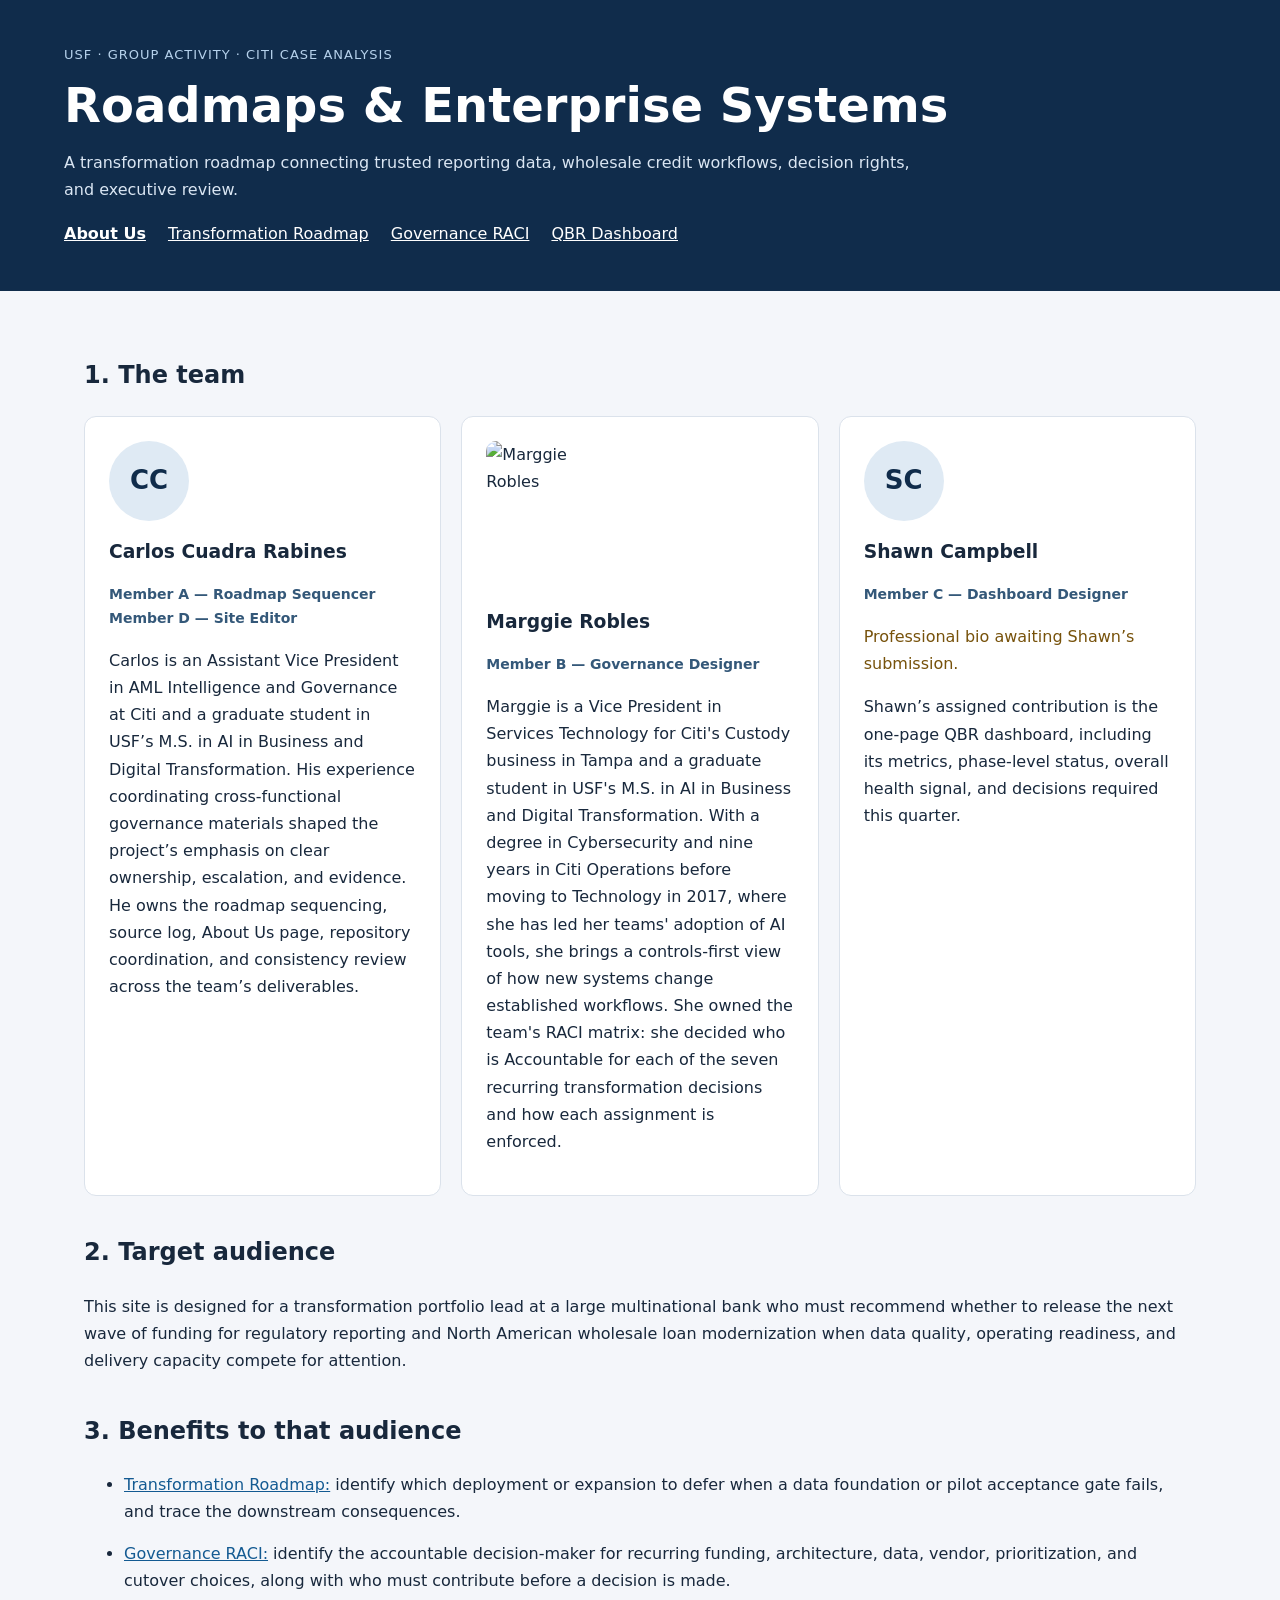
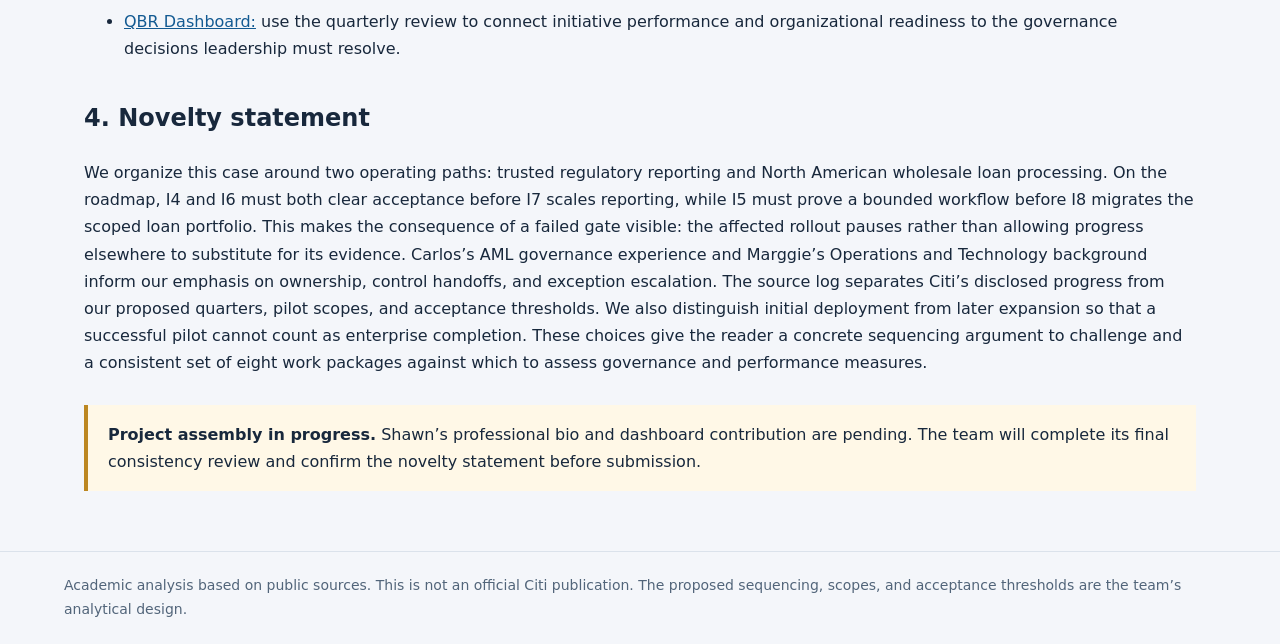
==== index.html @ ba06baf2 "Create index.html" ====
<!DOCTYPE html>
<html lang="en">
<head>
  <meta charset="UTF-8">
  <meta name="viewport" content="width=device-width, initial-scale=1">
  <meta name="description"
        content="A USF team analysis of Citi's transformation roadmap, governance, and quarterly review design.">
  <title>About Us | Roadmaps &amp; Enterprise Systems</title>
  <link rel="stylesheet" href="style.css">

  <style>
    * { box-sizing: border-box; }

    body {
      margin: 0;
      background: #f4f6fa;
      color: #18283c;
      font: 16px/1.7 system-ui, sans-serif;
    }

    header {
      background: #102c4b;
      color: white;
      padding: 44px max(5vw, 20px);
    }

    header h1 {
      font-size: clamp(30px, 4vw, 48px);
      line-height: 1.15;
      margin: 12px 0;
    }

    header p { max-width: 850px; color: #dae6f3; }

    .eyebrow {
      color: #b6d2ec;
      font-size: 13px;
      letter-spacing: 1px;
      text-transform: uppercase;
    }

    nav { display: flex; gap: 22px; flex-wrap: wrap; }
    nav a { color: white; }
    nav a[aria-current="page"] { font-weight: 700; }

    main {
      max-width: 1240px;
      margin: auto;
      padding: 28px 5vw 60px;
    }

    h2 { margin-top: 36px; }
    h3 { line-height: 1.35; }
    a { color: #135a92; }
    a:focus-visible { outline: 3px solid #bc8721; outline-offset: 4px; }

    .team-grid {
      display: grid;
      grid-template-columns: repeat(3, minmax(0, 1fr));
      gap: 20px;
    }

    .profile {
      background: white;
      border: 1px solid #dbe2eb;
      border-radius: 12px;
      padding: 24px;
    }

    .portrait {
      width: 120px;
      height: 150px;
      object-fit: cover;
      object-position: center top;
      border-radius: 10px;
      display: block;
      margin-bottom: 18px;
    }

    .initials {
      display: grid;
      place-items: center;
      width: 80px;
      height: 80px;
      background: #dfeaf4;
      color: #102c4b;
      border-radius: 50%;
      font-size: 26px;
      font-weight: 700;
      margin-bottom: 18px;
    }

    .role {
      color: #345879;
      font-weight: 650;
      font-size: 14px;
    }

    .pending { color: #77520b; }

    .benefits li { margin-bottom: 14px; }

    .note {
      border-left: 4px solid #bc8721;
      background: #fff8e7;
      padding: 16px 20px;
      margin-top: 28px;
    }

    footer {
      padding: 22px 5vw;
      color: #52657a;
      border-top: 1px solid #dbe2eb;
      font-size: 14px;
    }

    .skip-link {
      position: absolute;
      left: -9999px;
    }

    .skip-link:focus {
      position: fixed;
      left: 16px;
      top: 16px;
      background: white;
      padding: 10px;
      z-index: 10;
    }

    @media (max-width: 850px) {
      .team-grid { grid-template-columns: 1fr; }
      main { padding: 20px; }
    }

    @media print {
      body { background: white; }
      header { background: white; color: black; padding: 0; }
      header p, .eyebrow { color: black; }
      nav, .skip-link { display: none; }
      main { max-width: none; padding: 0; }
      .team-grid { grid-template-columns: 1fr; }
      .profile { break-inside: avoid; margin-bottom: 16px; }
    }
  </style>
</head>

<body>
  <a class="skip-link" href="#main-content">Skip to content</a>

  <header>
    <div class="eyebrow">USF · Group Activity · Citi Case Analysis</div>
    <h1>Roadmaps &amp; Enterprise Systems</h1>
    <p>
      A transformation roadmap connecting trusted reporting data,
      wholesale credit workflows, decision rights, and executive review.
    </p>

    <nav aria-label="Main navigation">
      <a href="index.html" aria-current="page">About Us</a>
      <a href="roadmap.html">Transformation Roadmap</a>
      <a href="raci.html">Governance RACI</a>
      <a href="dashboard.html">QBR Dashboard</a>
    </nav>
  </header>

  <main id="main-content">
    <section aria-labelledby="team-heading">
      <h2 id="team-heading">1. The team</h2>

      <div class="team-grid">
        <article class="profile">
          <div class="initials" aria-label="Carlos Cuadra initials">CC</div>
          <h3>Carlos Cuadra Rabines</h3>
          <p class="role">
            Member A — Roadmap Sequencer<br>
            Member D — Site Editor
          </p>
          <p>
            Carlos is an Assistant Vice President in AML Intelligence
            and Governance at Citi and a graduate student in USF’s
            M.S. in AI in Business and Digital Transformation.
            His experience coordinating cross-functional governance
            materials shaped the project’s emphasis on clear ownership,
            escalation, and evidence.
            He owns the roadmap sequencing, source log, About Us page,
            repository coordination, and consistency review across
            the team’s deliverables.
          </p>
        </article>

        <article class="profile">
          <img class="portrait"
               src="images/marggie-robles.jpg"
               alt="Marggie Robles"
               width="120"
               height="150">

          <h3>Marggie Robles</h3>
          <p class="role">Member B — Governance Designer</p>
          <p>
            Marggie is a Vice President in Services Technology for Citi's
            Custody business in Tampa and a graduate student in USF's
            M.S. in AI in Business and Digital Transformation.
            With a degree in Cybersecurity and nine years in Citi
            Operations before moving to Technology in 2017, where she
            has led her teams' adoption of AI tools, she brings a
            controls-first view of how new systems change established
            workflows.
            She owned the team's RACI matrix: she decided who is
            Accountable for each of the seven recurring transformation
            decisions and how each assignment is enforced.
          </p>
        </article>

        <article class="profile">
          <div class="initials" aria-label="Shawn Campbell initials">SC</div>
          <h3>Shawn Campbell</h3>
          <p class="role">Member C — Dashboard Designer</p>
          <p class="pending">
            Professional bio awaiting Shawn’s submission.
          </p>
          <p>
            Shawn’s assigned contribution is the one-page QBR dashboard,
            including its metrics, phase-level status, overall health
            signal, and decisions required this quarter.
          </p>
        </article>
      </div>
    </section>

    <section aria-labelledby="audience-heading">
      <h2 id="audience-heading">2. Target audience</h2>
      <p>
        This site is designed for a transformation portfolio lead at a
        large multinational bank who must recommend whether to release
        the next wave of funding for regulatory reporting and North
        American wholesale loan modernization when data quality,
        operating readiness, and delivery capacity compete for attention.
      </p>
    </section>

    <section aria-labelledby="benefits-heading">
      <h2 id="benefits-heading">3. Benefits to that audience</h2>

      <ul class="benefits">
        <li>
          <a href="roadmap.html">Transformation Roadmap:</a>
          identify which deployment or expansion to defer when a data
          foundation or pilot acceptance gate fails, and trace the
          downstream consequences.
        </li>
        <li>
          <a href="raci.html">Governance RACI:</a>
          identify the accountable decision-maker for recurring funding,
          architecture, data, vendor, prioritization, and cutover choices,
          along with who must contribute before a decision is made.
        </li>
        <li>
          <a href="dashboard.html">QBR Dashboard:</a>
          use the quarterly review to connect initiative performance
          and organizational readiness to the governance decisions
          leadership must resolve.
        </li>
      </ul>
    </section>

    <section aria-labelledby="novelty-heading">
      <h2 id="novelty-heading">4. Novelty statement</h2>
      <p>
        We organize this case around two operating paths: trusted
        regulatory reporting and North American wholesale loan
        processing. On the roadmap, I4 and I6 must both clear acceptance
        before I7 scales reporting, while I5 must prove a bounded
        workflow before I8 migrates the scoped loan portfolio. This
        makes the consequence of a failed gate visible: the affected
        rollout pauses rather than allowing progress elsewhere to
        substitute for its evidence. Carlos’s AML governance experience
        and Marggie’s Operations and Technology background inform our
        emphasis on ownership, control handoffs, and exception
        escalation. The source log separates Citi’s disclosed progress
        from our proposed quarters, pilot scopes, and acceptance
        thresholds. We also distinguish initial deployment from later
        expansion so that a successful pilot cannot count as enterprise
        completion. These choices give the reader a concrete sequencing
        argument to challenge and a consistent set of eight work packages
        against which to assess governance and performance measures.
      </p>
    </section>

    <aside class="note" aria-label="Project assembly status">
      <strong>Project assembly in progress.</strong>
      Shawn’s professional bio and dashboard contribution are pending.
      The team will complete its final consistency review and confirm
      the novelty statement before submission.
    </aside>
  </main>

  <footer>
    Academic analysis based on public sources. This is not an official
    Citi publication. The proposed sequencing, scopes, and acceptance
    thresholds are the team’s analytical design.
  </footer>
</body>
</html>
---- style.css ----
*{box-sizing:border-box}body{margin:0;background:#f4f6fa;color:#18283c;font:16px/1.65 system-ui,sans-serif}header{background:#102c4b;color:white;padding:44px max(5vw,20px)}header p{max-width:850px;color:#dae6f3}h1{font-size:clamp(30px,4vw,48px);line-height:1.15;margin:12px 0}h2{margin-top:34px}h3{line-height:1.35}nav{display:flex;gap:22px;flex-wrap:wrap}nav a{color:white}a{color:#135a92}main{max-width:1240px;margin:auto;padding:28px 5vw 60px}.card,section.box{background:white;border:1px solid #dbe2eb;border-radius:12px;padding:24px;margin:18px 0}.grid{display:grid;grid-template-columns:repeat(3,1fr);gap:18px}.avatar{display:inline-grid;place-items:center;width:62px;height:62px;border-radius:50%;background:#dfeaf4;color:#102c4b;font-size:24px;font-weight:bold}.tag{font-size:12px;text-transform:uppercase;letter-spacing:1px;color:#48719a}.notice{border-left:4px solid #bc8721;background:#fff8e7;padding:16px}.scroll{overflow-x:auto}table{border-collapse:collapse;width:100%;font-size:14px;background:white}td,th{border:1px solid #dbe2eb;padding:12px;text-align:left;vertical-align:top}th{background:#e6edf5}small{color:#52657a}.phase{background:#e2eff4;font-weight:bold}.pending{color:#93640c}footer{padding:20px 5vw;color:#52657a;border-top:1px solid #dbe2eb}li{margin-bottom:9px}@media(max-width:760px){.grid{grid-template-columns:1fr}main{padding:20px}td,th{padding:8px}}@media print{@page{size:A4 landscape;margin:14mm}body{background:white;font-size:11px}header{background:white;color:black;padding:0}header p,nav a{color:black}nav{display:none}main{max-width:none;padding:0}.card,section.box{break-inside:avoid}h2{break-after:avoid}td,th{font-size:10px;padding:6px}footer{display:none}}
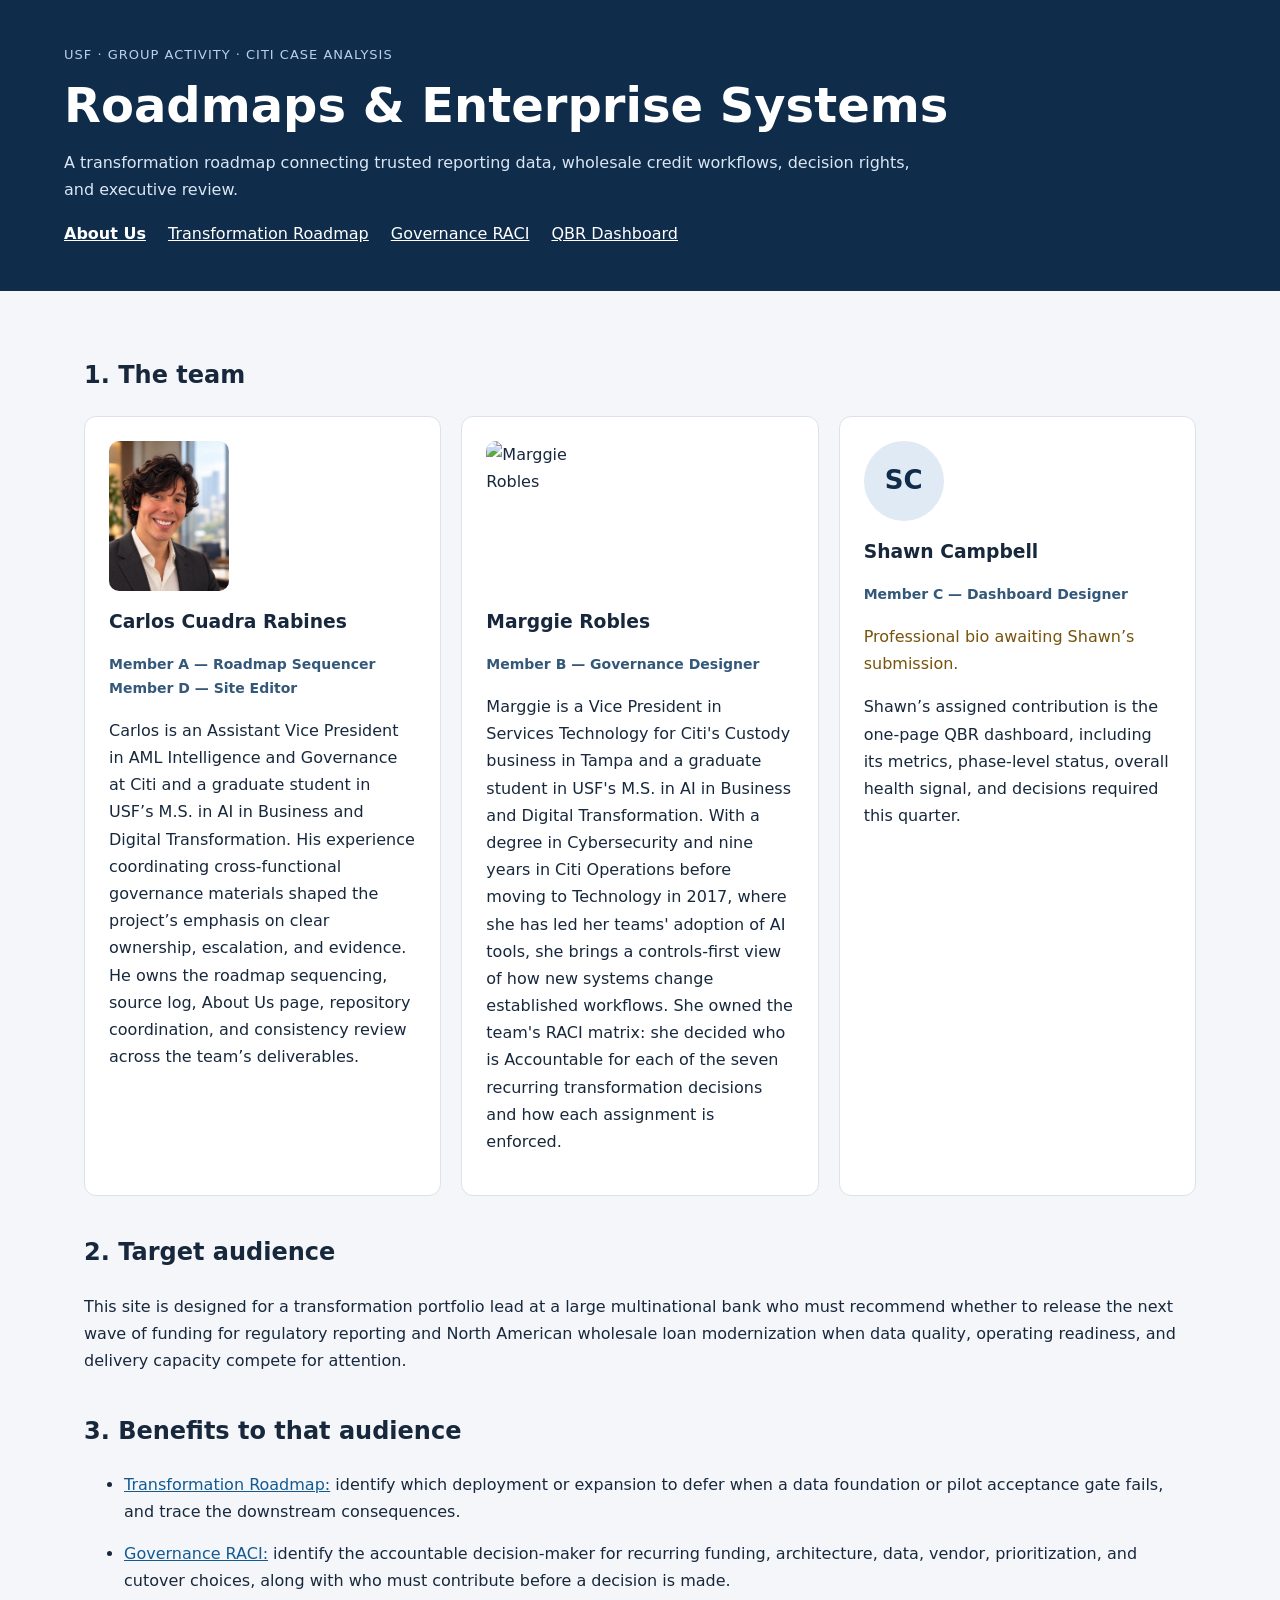
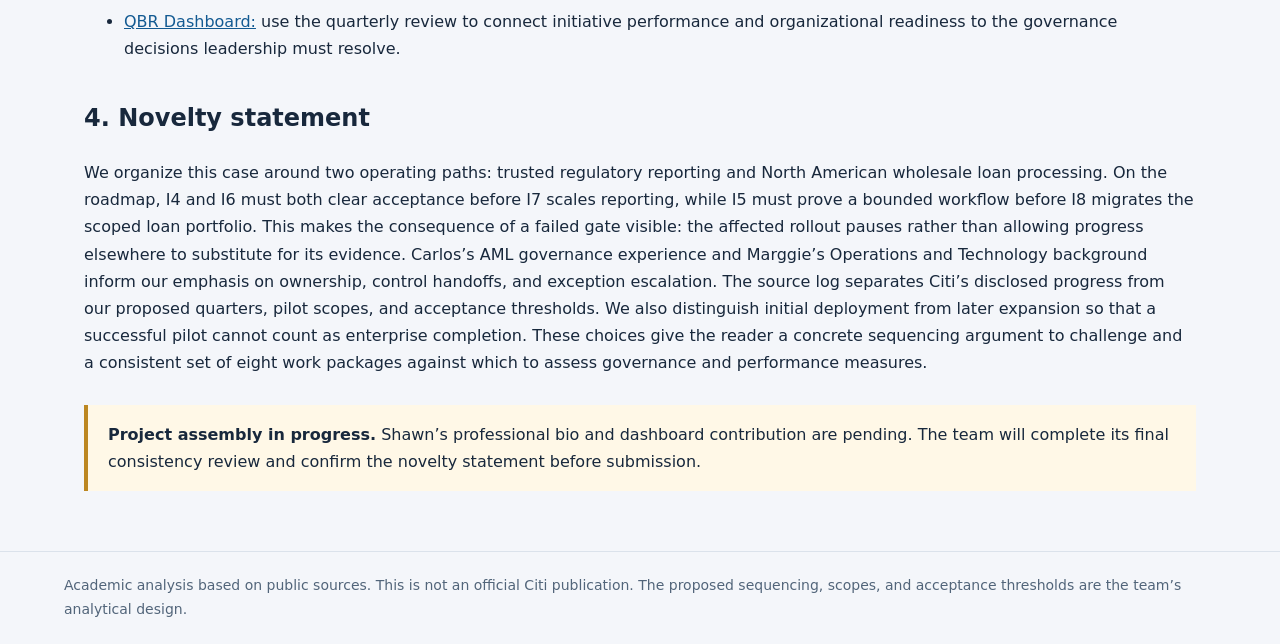
==== commit 1455b94f: "Add Carlos profile photo" ====
--- a/index.html
+++ b/index.html
@@ -170,7 +170,11 @@
 
       <div class="team-grid">
         <article class="profile">
-          <div class="initials" aria-label="Carlos Cuadra initials">CC</div>
+          <img class="portrait"
+     src="images/carlos-cuadra.jpg.jpeg"
+     alt="Carlos Cuadra Rabines"
+     width="120"
+     height="150">
           <h3>Carlos Cuadra Rabines</h3>
           <p class="role">
             Member A — Roadmap Sequencer<br>
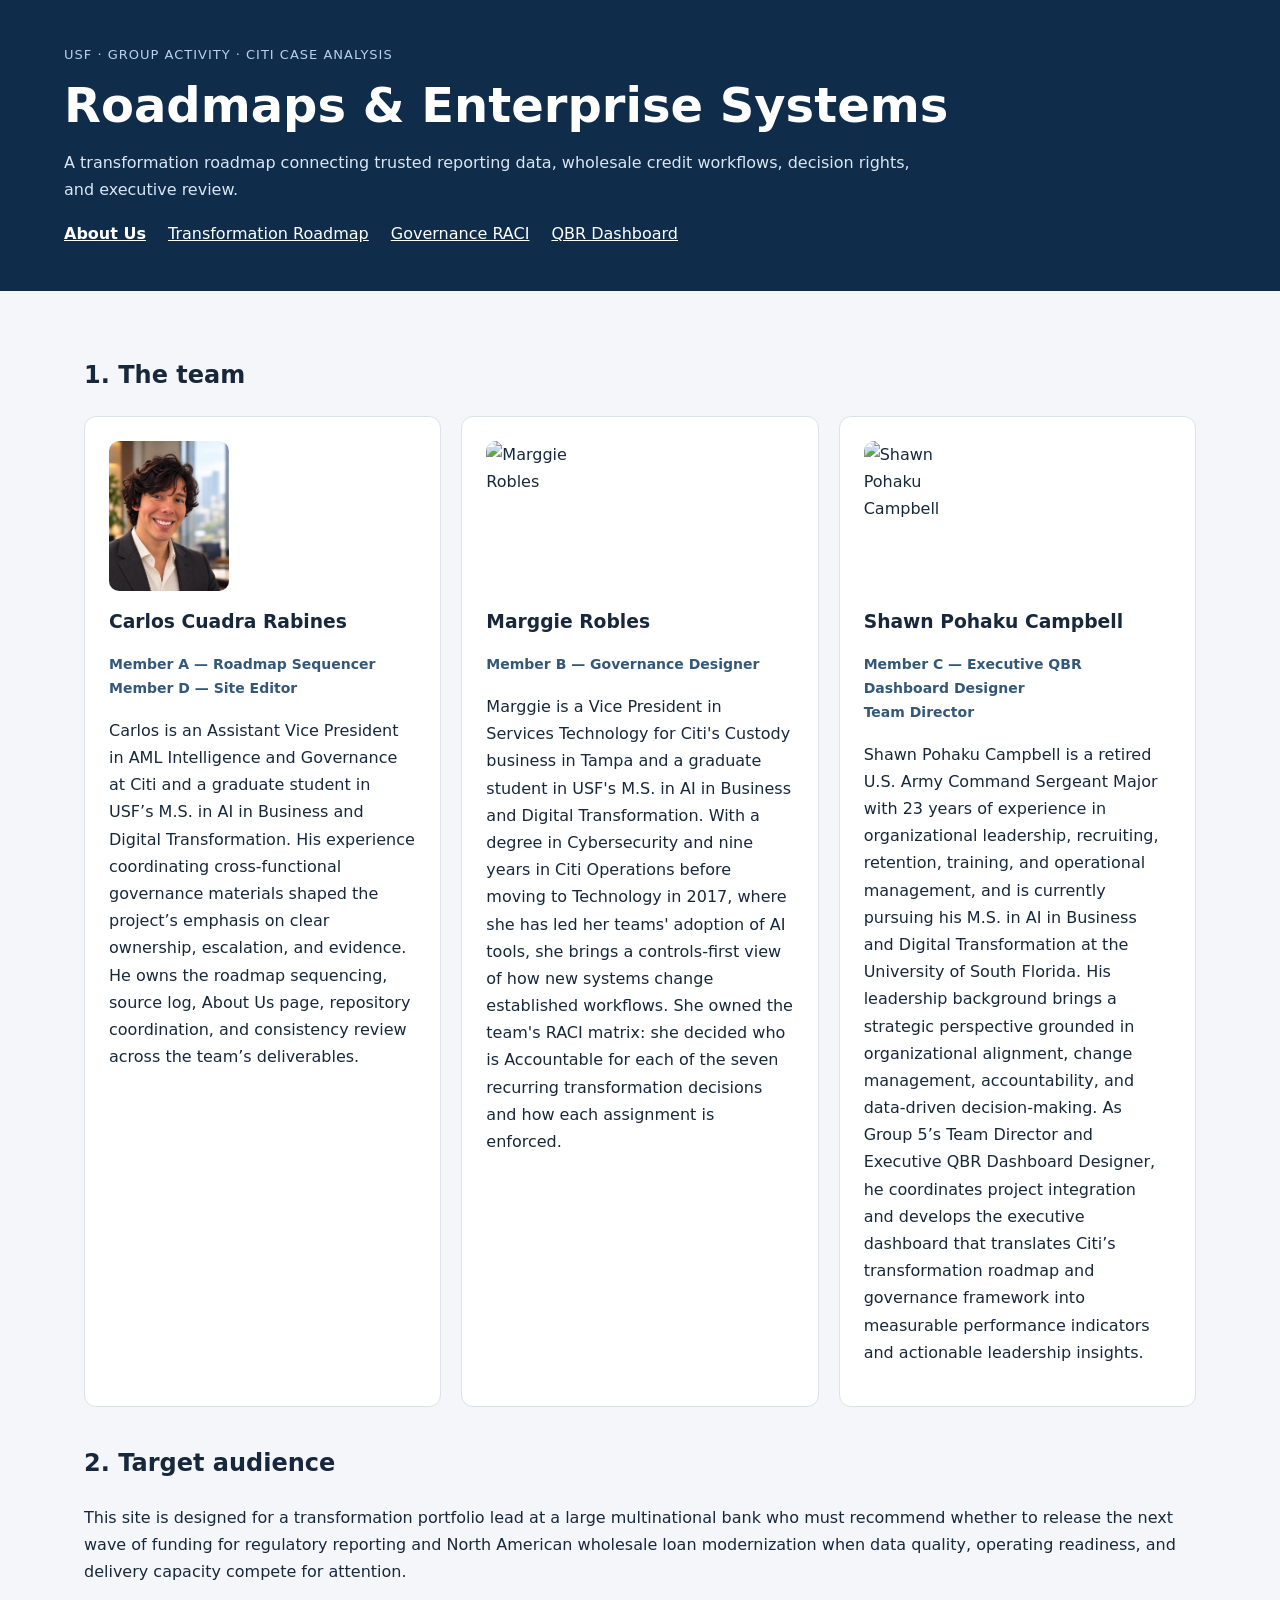
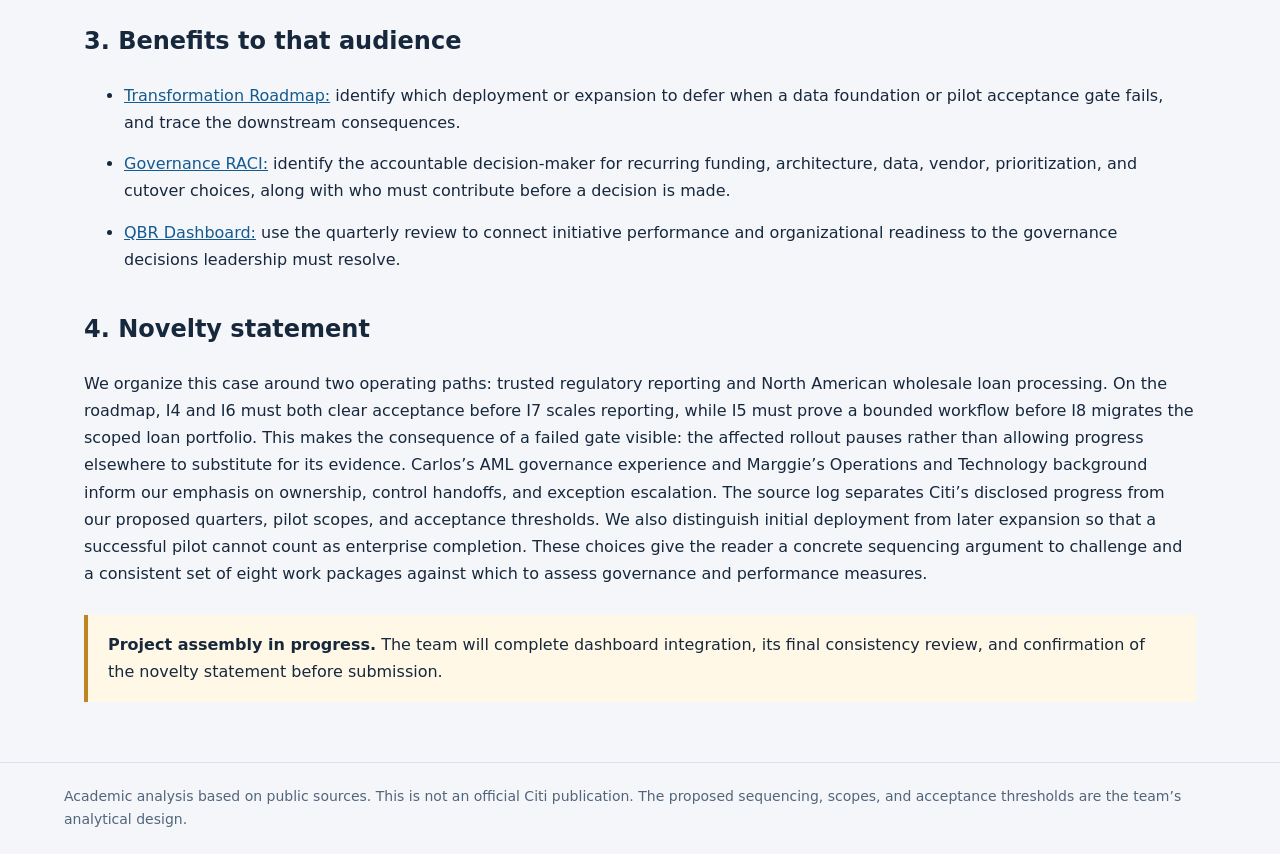
==== commit 228d820a: "Update index.html" ====
--- a/index.html
+++ b/index.html
@@ -217,17 +217,33 @@
           </p>
         </article>
 
-        <article class="profile">
-          <div class="initials" aria-label="Shawn Campbell initials">SC</div>
-          <h3>Shawn Campbell</h3>
-          <p class="role">Member C — Dashboard Designer</p>
-          <p class="pending">
-            Professional bio awaiting Shawn’s submission.
+                <article class="profile">
+          <img class="portrait"
+               src="images/shawn-campbell.jpg"
+               alt="Shawn Pohaku Campbell"
+               width="120"
+               height="150">
+
+          <h3>Shawn Pohaku Campbell</h3>
+          <p class="role">
+            Member C — Executive QBR Dashboard Designer<br>
+            Team Director
           </p>
           <p>
-            Shawn’s assigned contribution is the one-page QBR dashboard,
-            including its metrics, phase-level status, overall health
-            signal, and decisions required this quarter.
+            Shawn Pohaku Campbell is a retired U.S. Army Command
+            Sergeant Major with 23 years of experience in organizational
+            leadership, recruiting, retention, training, and operational
+            management, and is currently pursuing his M.S. in AI in
+            Business and Digital Transformation at the University of
+            South Florida.
+            His leadership background brings a strategic perspective
+            grounded in organizational alignment, change management,
+            accountability, and data-driven decision-making.
+            As Group 5’s Team Director and Executive QBR Dashboard
+            Designer, he coordinates project integration and develops
+            the executive dashboard that translates Citi’s transformation
+            roadmap and governance framework into measurable performance
+            indicators and actionable leadership insights.
           </p>
         </article>
       </div>
@@ -294,9 +310,9 @@
 
     <aside class="note" aria-label="Project assembly status">
       <strong>Project assembly in progress.</strong>
-      Shawn’s professional bio and dashboard contribution are pending.
-      The team will complete its final consistency review and confirm
-      the novelty statement before submission.
+      The team will complete dashboard integration, its final
+      consistency review, and confirmation of the novelty statement
+      before submission.
     </aside>
   </main>
 
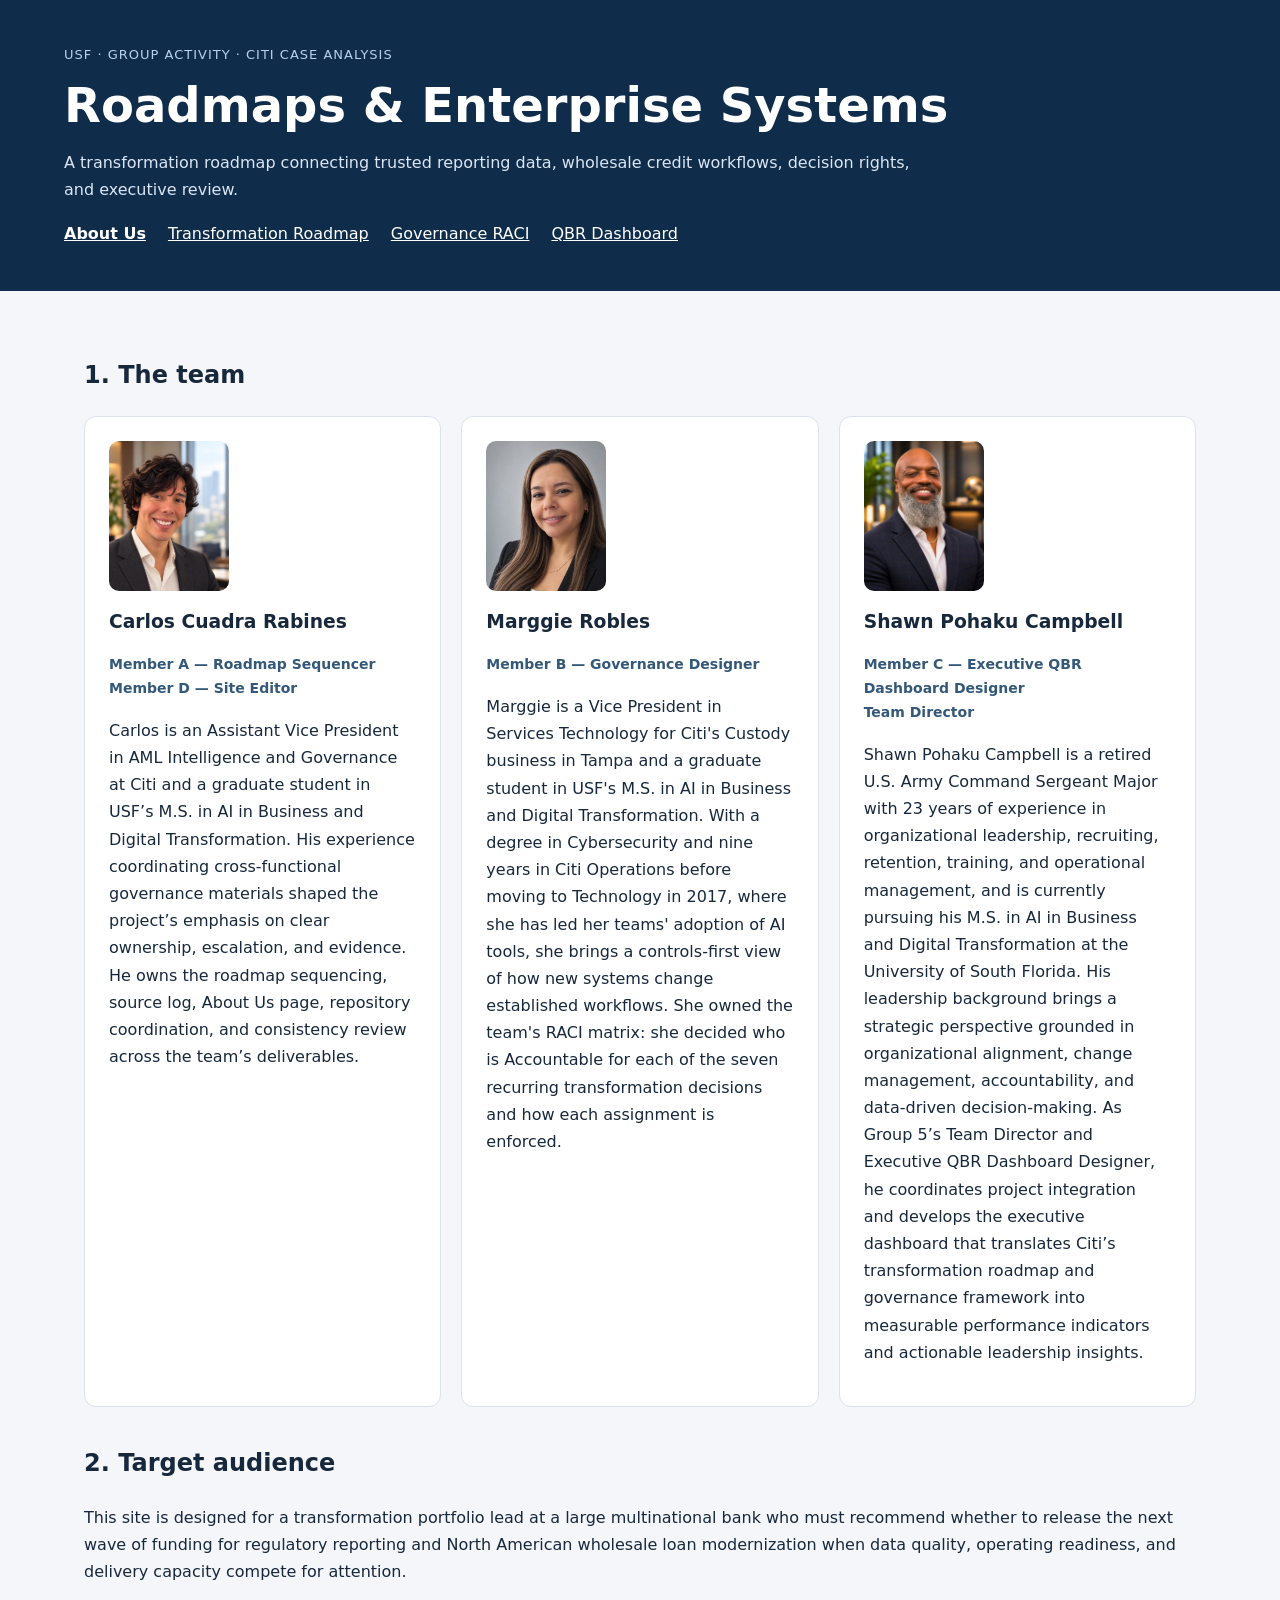
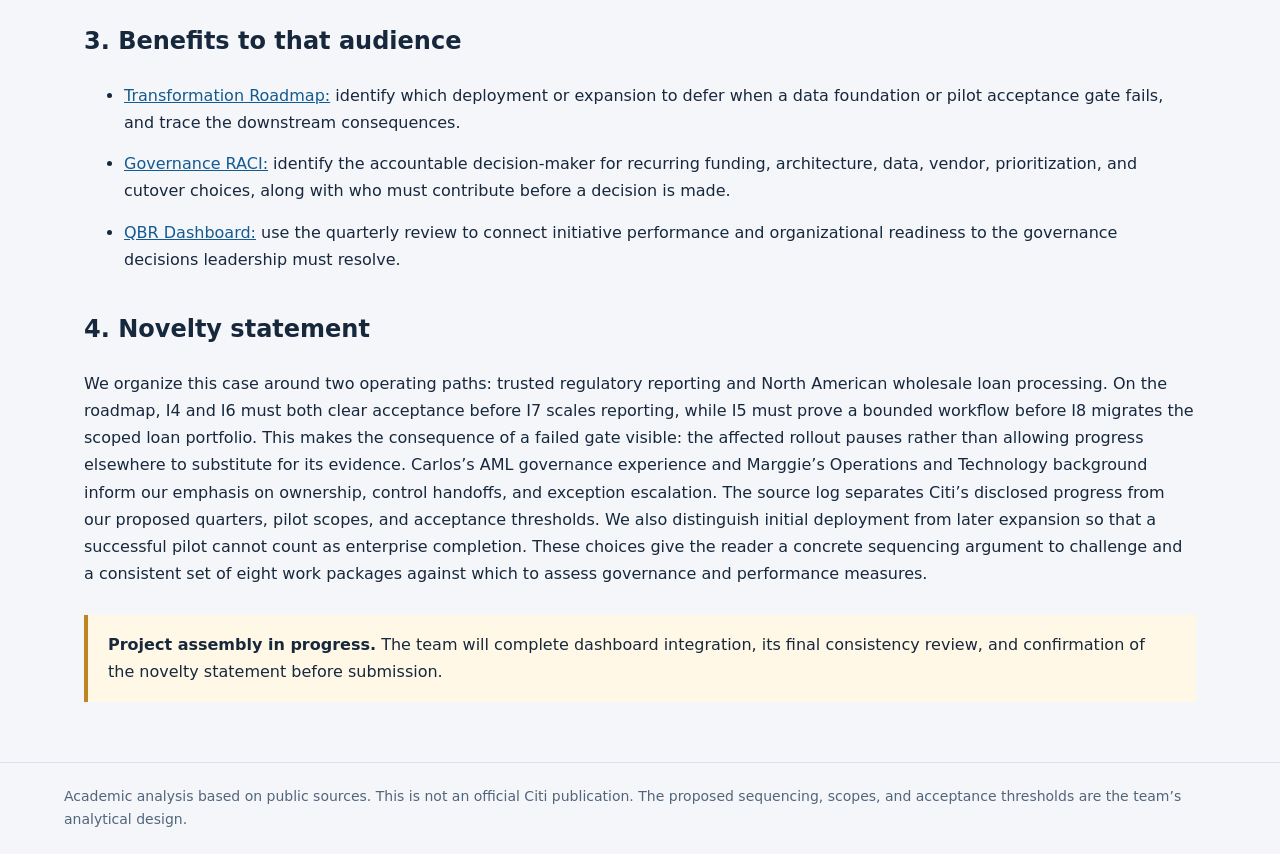
==== commit ede92332: "Update index.html" ====
--- a/index.html
+++ b/index.html
@@ -195,7 +195,7 @@
 
         <article class="profile">
           <img class="portrait"
-               src="images/marggie-robles.jpg"
+               src="images/marggie-robles.jpg.jpeg"
                alt="Marggie Robles"
                width="120"
                height="150">
@@ -219,7 +219,7 @@
 
                 <article class="profile">
           <img class="portrait"
-               src="images/shawn-campbell.jpg"
+               src="images/shawn-campbell.jpeg"
                alt="Shawn Pohaku Campbell"
                width="120"
                height="150">
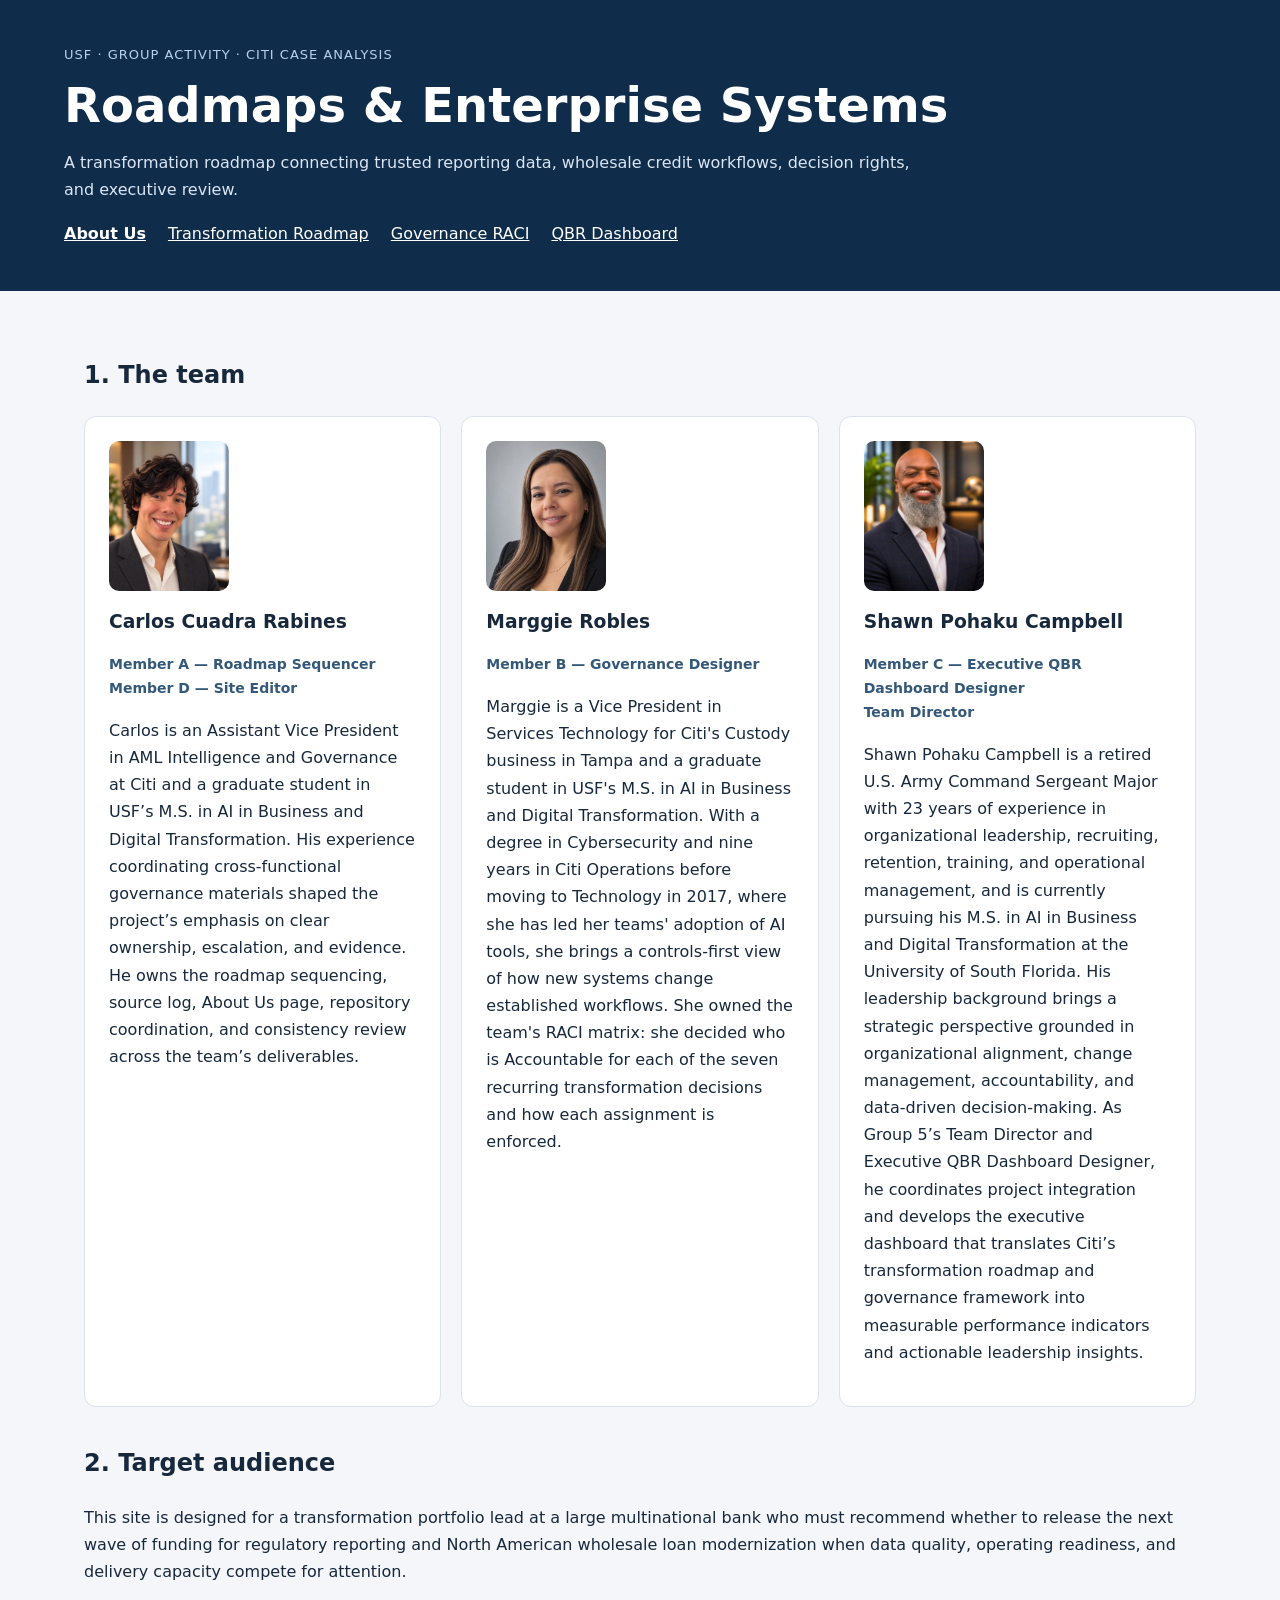
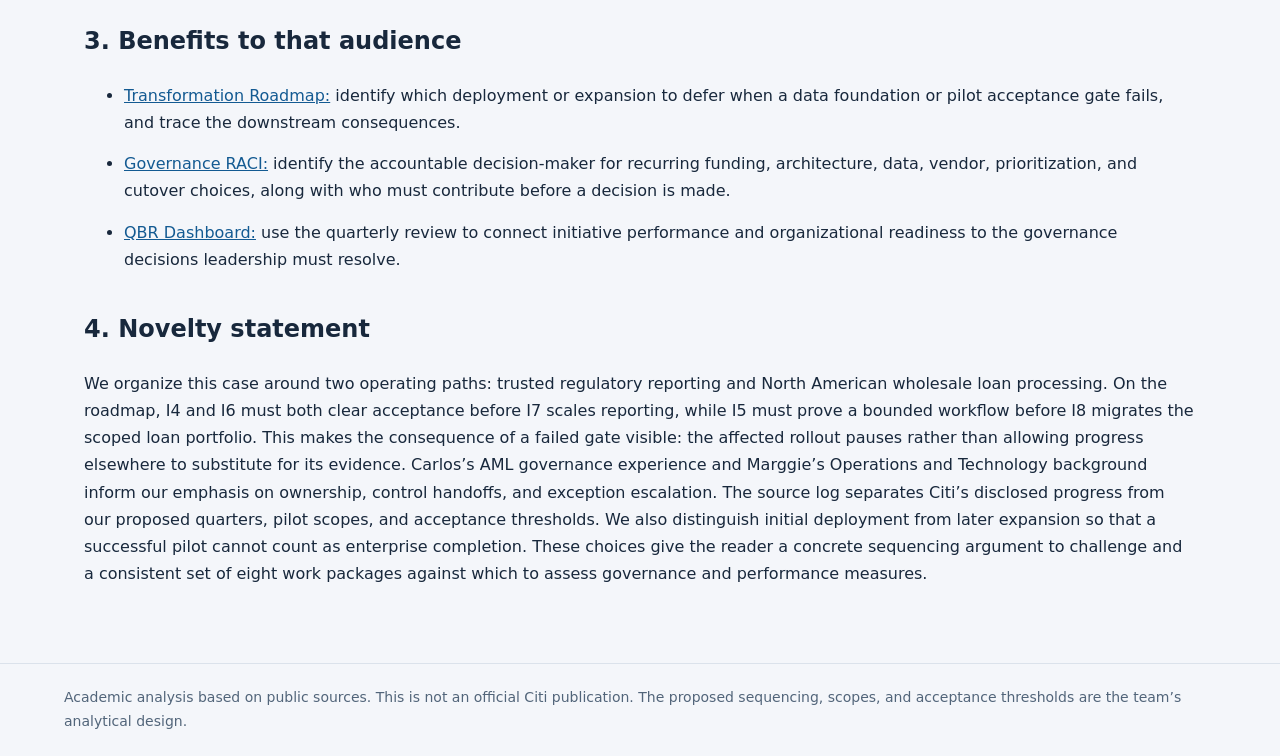
==== commit b6089c15: "Update index.html Remove project assembly status note" ====
--- a/index.html
+++ b/index.html
@@ -308,12 +308,6 @@
       </p>
     </section>
 
-    <aside class="note" aria-label="Project assembly status">
-      <strong>Project assembly in progress.</strong>
-      The team will complete dashboard integration, its final
-      consistency review, and confirmation of the novelty statement
-      before submission.
-    </aside>
   </main>
 
   <footer>
